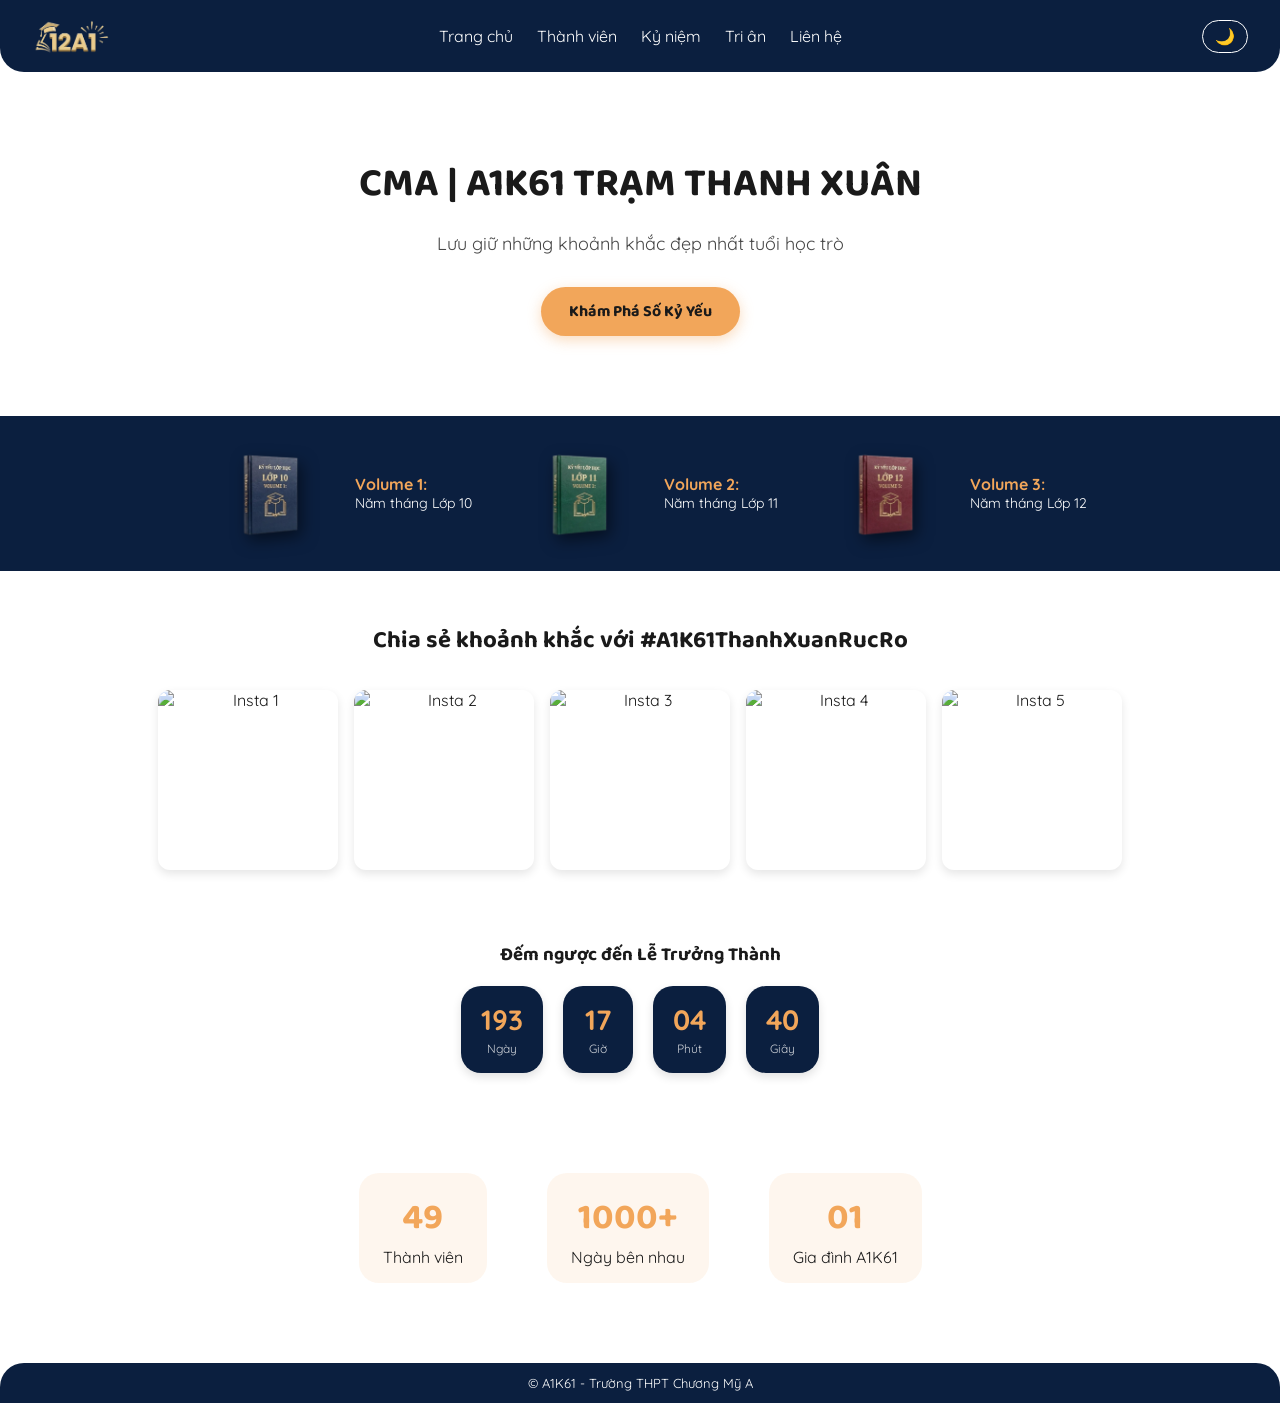
==== index.html @ 5f3464bc "Add files via upload" ====
<!DOCTYPE html>
<!-- Dòng trên báo cho trình duyệt biết đây là file HTML5 -->
<html lang="vi">
<head>
  <meta charset="UTF-8">
  <!-- charset UTF-8 để hiển thị đúng tiếng Việt có dấu -->
  <meta name="viewport" content="width=device-width, initial-scale=1.0">
  <!-- dòng này giúp web hiển thị đúng tỉ lệ trên điện thoại -->
  <title>A1K61 - Thanh Xuân Rực Rỡ</title>

  <!-- Nối file CSS vào để trang trí trang này -->
  <link rel="stylesheet" href="style.css">
</head>
<body>

  <!-- ============ THANH MENU (dùng chung cho cả 4 trang) ============ -->
  <header class="navbar">
    <img src="logo.png" alt="Logo A1K61" class="logo">

    <!-- ul/li = danh sách, mỗi mục menu là 1 <li> -->
    <nav>
      <ul class="nav-links">
        <li><a href="index.html">Trang chủ</a></li>
        <li><a href="thanh-vien.html">Thành viên</a></li>
        <li><a href="ky-niem.html">Kỷ niệm</a></li>
        <li><a href="tri-an.html">Tri ân</a></li>
        <li><a href="lien-he.html">Liên hệ</a></li>
      </ul>
    </nav>

    <!-- Nút đổi Sáng/Tối. id="theme-toggle" để JS tìm ra nút này -->
    <button id="theme-toggle">🌙</button>
  </header>

  <!-- ============ KHỐI TIÊU ĐỀ LỚN (HERO SECTION) ============ -->
  <section class="hero">
    <h1>CMA | A1K61 TRẠM THANH XUÂN</h1>
    <p>Lưu giữ những khoảnh khắc đẹp nhất tuổi học trò</p>

    <!-- Nút bấm mới. href trỏ sang trang Kỷ niệm, vì "Khám Phá Số Kỷ Yếu"
         hợp lý nhất là dẫn người xem tới trang album ảnh -->
    <a href="ky-niem.html" class="hero-btn">Khám Phá Số Kỷ Yếu</a>
  </section>

<!-- ============ KHỐI 3 QUYỂN SÁCH KỶ YẾU (VOLUMES) ============ -->
  <section class="volumes-section">
    <!-- Quyển 1: Lớp 10 -->
    <a href="ky-niem.html#lop10" class="volume-card">
      <img src="volume 10.png" alt="Lớp 10">
      <div class="vol-info">
        <h4>Volume 1:</h4>
        <p>Năm tháng Lớp 10</p>
      </div>
    </a>

    <!-- Quyển 2: Lớp 11 -->
    <a href="ky-niem.html#lop11" class="volume-card">
      <img src="volume 11.png" alt="Lớp 11">
      <div class="vol-info">
        <h4>Volume 2:</h4>
        <p>Năm tháng Lớp 11</p>
      </div>
    </a>

    <!-- Quyển 3: Lớp 12 -->
    <a href="ky-niem.html#lop12" class="volume-card">
      <img src="volume 12.png" alt="Lớp 12">
      <div class="vol-info">
        <h4>Volume 3:</h4>
        <p>Năm tháng Lớp 12</p>
      </div>
    </a>
  </section>

  <!-- ============ KHỐI CHIA SẺ KHOẢNH KHẮC (INSTAGRAM GRID) ============ -->
  <section class="insta-gallery">
    <h2>Chia sẻ khoảnh khắc với #A1K61ThanhXuanRucRo</h2>
    <div class="insta-grid">
      <!-- Dùng chung class gallery-item để có thể click phóng to ảnh -->
      <img class="gallery-item" src="https://placehold.co/700x700?text=Anh+1" alt="Insta 1">
      <img class="gallery-item" src="https://placehold.co/700x700?text=Anh+2" alt="Insta 2">
      <img class="gallery-item" src="https://placehold.co/700x700?text=Anh+3" alt="Insta 3">
      <img class="gallery-item" src="https://placehold.co/700x700?text=Anh+4" alt="Insta 4">
      <img class="gallery-item" src="https://placehold.co/700x700?text=Anh+5" alt="Insta 5">
    </div>
  </section>

  <!-- ============ ĐỒNG HỒ ĐẾM NGƯỢC ============ -->
  <section class="countdown">
    <h3>Đếm ngược đến Lễ Trưởng Thành</h3>
    <div class="countdown-box">
      <div class="time-unit"><span id="days">00</span><small>Ngày</small></div>
      <div class="time-unit"><span id="hours">00</span><small>Giờ</small></div>
      <div class="time-unit"><span id="minutes">00</span><small>Phút</small></div>
      <div class="time-unit"><span id="seconds">00</span><small>Giây</small></div>
    </div>
  </section>

  <!-- ============ 3 Ô SỐ LIỆU ============ -->
  <section class="stats">
    <div class="stat-box">
      <h2>49</h2>
      <p>Thành viên</p>
    </div>
    <div class="stat-box">
      <h2>1000+</h2>
      <p>Ngày bên nhau</p>
    </div>
    <div class="stat-box">
      <h2>01</h2>
      <p>Gia đình A1K61</p>
    </div>
  </section>

<!-- ============ LIGHTBOX (Khung nền tối phóng to ảnh) ============ -->
  <div id="lightbox" class="lightbox hidden">
    <span id="lightbox-close" class="lightbox-close">&times;</span>
    <img id="lightbox-img" src="" alt="Ảnh phóng to">
  </div>

  <!-- ============ CHÂN TRANG (dùng chung cho cả 4 trang) ============ -->
  <footer>
    <p>&copy; A1K61 - Trường THPT Chương Mỹ A</p>
  </footer>

  <!-- Nối file JS vào cuối cùng, để trang load xong nội dung trước rồi mới chạy JS -->
  <script src="script.js"></script>
  <!-- countdown.js chỉ trang chủ mới cần, nên không nối vào 3 trang kia -->
  <script src="countdown.js"></script>
  <!-- Thêm dòng này để trang chủ gọi lệnh phóng to ảnh -->
  <script src="album.js"></script>
</body>
</html>
---- style.css ----
/* Nạp 2 font từ Google Fonts:
   - Baloo 2: chữ tròn trịa, mập mạp -> dùng cho tiêu đề (h1, h2, h3, logo)
   - Quicksand: chữ thường cũng bo tròn nhẹ, dễ đọc -> dùng cho đoạn văn */
@import url('https://fonts.googleapis.com/css2?family=Baloo+2:wght@500;700&family=Quicksand:wght@400;600;700&display=swap');

/* ============ BIẾN MÀU (CSS Variables) ============
   Đây là "kho" chứa các màu, để đổi Sáng/Tối chỉ cần đổi các biến này,
   không phải sửa từng dòng CSS bên dưới. */
:root {
  /* Chế độ Sáng (mặc định) */
  --bg-color: #ffffff;
  --text-color: #1a1a1a;
  --navbar-bg: #0b1f3f;
  --navbar-text: #ffffff;
  --accent: #f2a65a; /* màu điểm nhấn - cam đất dịu, đỡ chói hơn vàng cam sáng cũ */
}

/* Khi thẻ <body> có thêm class "dark-mode" (do JS gắn vào),
   các biến màu ở trên sẽ bị "đè" thành màu Tối */
body.dark-mode {
  --bg-color: #121212;
  --text-color: #f0f0f0;
  /* Trước đây navbar-bg đổi thành #000000, gần như trùng màu nền #121212
     nên navbar/footer bị "chìm" mất, không còn phân biệt được với nền trang.
     Đổi sang màu xanh than đậm, khác biệt rõ với nền đen của trang. */
  --navbar-bg: #1b1f3a;
  --navbar-text: #f0f0f0;
}

/* ============ RESET CƠ BẢN ============ */
* {
  margin: 0;
  padding: 0;
  box-sizing: border-box;
  /* box-sizing border-box: khi tính chiều rộng 1 hộp, padding/border
     tính vào bên trong, không bị cộng thêm ra ngoài -> dễ căn layout hơn */
}

body {
  font-family: 'Quicksand', sans-serif;
  background-color: var(--bg-color); /* dùng biến màu ở trên */
  color: var(--text-color);
  transition: background-color 0.3s, color 0.3s;
  /* transition: khi đổi màu thì chuyển mượt trong 0.3 giây, không bị giật */

  /* 3 dòng dưới đây để "ghim" footer luôn nằm sát đáy màn hình,
     kể cả khi trang có ít nội dung (như trang Liên hệ) không đủ dài để đẩy footer xuống */
  display: flex;
  flex-direction: column; /* xếp navbar - nội dung - footer theo chiều dọc, đúng thứ tự trong HTML */
  min-height: 100vh; /* body tối thiểu cao bằng đúng 1 màn hình */
}

/* Tất cả tiêu đề dùng font Baloo 2, chữ tròn mập, đáng yêu hơn Quicksand */
h1, h2, h3 {
  font-family: 'Baloo 2', cursive;
}

/* ============ NAVBAR ============ */
/* ============ NAVBAR ============ */
.navbar {
  display: grid;
  /* Đổi từ "auto 1fr auto" thành "1fr auto 1fr" */
  grid-template-columns: 1fr auto 1fr;
  align-items: center;
  padding: 16px 32px;
  background-color: var(--navbar-bg);
  color: var(--navbar-text);
  border-radius: 0 0 24px 24px;
}

/* Cột 1: Logo mặc định sẽ tựa vào bên trái của cột 1fr đầu tiên */

/* Cột 2: Menu nằm lọt thỏm chính giữa cột auto */
.navbar nav {
  justify-self: center; 
}

/* Cột 3: Nút Sáng/Tối ép sát lề phải của cột 1fr cuối cùng */
.navbar #theme-toggle {
  justify-self: end; 
}

/* .logo giờ là 1 thẻ <img>, chỉ cần khống chế chiều cao,
   chiều rộng tự co giãn theo tỉ lệ ảnh gốc (không bị méo) */
.logo {
  height: 40px;
  width: auto;
}

.nav-links {
  display: flex; /* menu cũng xếp ngang */
  list-style: none; /* bỏ dấu chấm đầu dòng của <li> */
  gap: 24px; /* khoảng cách giữa các mục menu */
}

.nav-links a {
  color: var(--navbar-text);
  text-decoration: none; /* bỏ gạch chân link */
  font-size: 16px;
}

.nav-links a:hover {
  color: var(--accent); /* đổi màu khi rê chuột vào */
}

#theme-toggle {
  background: none;
  border: 1px solid var(--navbar-text);
  color: var(--navbar-text);
  padding: 6px 12px;
  border-radius: 999px; /* số rất lớn -> luôn ra hình tròn/viên thuốc dù nội dung dài ngắn thế nào */
  cursor: pointer; /* con trỏ chuột thành hình bàn tay khi rê vào nút */
  font-size: 16px;
}

/* ============ HERO (khối tiêu đề lớn) ============ */
.hero {
  text-align: center;
  padding: 80px 20px;
}

.hero h1 {
  font-size: 40px;
  margin-bottom: 16px;
}

.hero p {
  font-size: 18px;
  color: var(--text-color);
  opacity: 0.8;
}

/* Nút "Khám Phá Số Kỷ Yếu" */
.hero-btn {
  display: inline-block; /* để margin-top phía dưới có tác dụng (thẻ <a> mặc định là inline) */
  margin-top: 32px;
  padding: 12px 28px;
  background-color: var(--accent);
  color: #1a1a1a; /* chữ màu tối để nổi trên nền vàng, không đổi theo dark-mode */
  text-decoration: none; /* bỏ gạch chân vì đây vốn là link <a> */
  border-radius: 999px; /* bo tròn 2 đầu hoàn toàn, kiểu viên kẹo */
  font-weight: bold;
  font-size: 16px;
  font-family: 'Baloo 2', cursive;
  transition: transform 0.2s, opacity 0.2s;
  box-shadow: 0 4px 14px rgba(242, 166, 90, 0.4); /* bóng màu vàng nhạt quanh nút, tạo hiệu ứng "phát sáng" nhẹ */
}

.hero-btn:hover {
  opacity: 0.85;
  transform: translateY(-2px); /* nhích nút lên 2px khi rê chuột vào, tạo cảm giác "nổi" */
}

/* ============ COUNTDOWN (đồng hồ đếm ngược) ============ */
.countdown {
  text-align: center;
  padding: 20px 20px 60px;
}

.countdown-box {
  display: flex;
  justify-content: center;
  gap: 20px;
  margin-top: 16px;
  flex-wrap: wrap;
}

.time-unit {
  background-color: var(--navbar-bg);
  color: var(--navbar-text);
  padding: 16px 20px;
  border-radius: 20px; /* bo tròn hơn cho hợp phong cách bong bóng */
  min-width: 70px;
  box-shadow: 0 4px 10px rgba(0,0,0,0.12); /* bóng đổ mềm, tạo cảm giác nổi lên */
}

.time-unit span {
  display: block;
  font-size: 28px;
  font-weight: bold;
  color: var(--accent);
}

.time-unit small {
  font-size: 12px;
  opacity: 0.8;
}

/* ============ STATS (3 ô số liệu) ============ */
.stats {
  display: flex;
  justify-content: center; /* canh giữa cả 3 ô */
  gap: 60px; /* khoảng cách giữa các ô */
  padding: 40px 20px 80px;
  flex-wrap: wrap; /* nếu màn hình nhỏ, tự xuống hàng thay vì bị bể layout */
}

.stat-box {
  text-align: center;
  padding: 16px 24px;
  border-radius: 20px;
  background-color: rgba(242, 166, 90, 0.1); /* lớp nền vàng nhạt trong suốt nhẹ */
}

.stat-box h2 {
  font-size: 36px;
  color: var(--accent);
}

/* ============ FOOTER ============ */
footer {
  text-align: center;
  padding: 12px 20px;
  background-color: var(--navbar-bg);
  color: var(--navbar-text);
  font-size: 13px;
  border-radius: 24px 24px 0 0; /* bo tròn 2 góc trên cho đồng bộ với navbar */
  margin-top: auto; /* đẩy footer xuống sát đáy - "hút" hết khoảng trống còn thừa lên trên nó */
}

/* ============ TIÊU ĐỀ CHUNG CHO CÁC TRANG CON ============ */
.page-heading {
  text-align: center;
  padding: 50px 20px 20px;
}

.page-heading p {
  opacity: 0.8;
  margin-top: 8px;
}

/* ============ FILTER BAR (ô tìm kiếm + nút lọc) ============ */
.filter-bar {
  display: flex;
  flex-direction: column;
  align-items: center;
  gap: 16px;
  padding: 20px;
}

#search-input {
  width: 100%;
  max-width: 400px;
  padding: 10px 20px;
  border-radius: 999px; /* bo tròn viên thuốc */
  border: 2px solid var(--accent);
  font-size: 15px;
  background-color: var(--bg-color);
  color: var(--text-color);
}

.filter-buttons {
  display: flex;
  gap: 10px;
  flex-wrap: wrap;
  justify-content: center;
}

.filter-btn {
  padding: 8px 18px;
  border-radius: 999px;
  border: 1px solid var(--navbar-bg);
  background: none;
  color: var(--text-color);
  cursor: pointer;
  font-size: 14px;
}

/* class "active" gắn vào nút đang được chọn (do JS thêm vào) */
.filter-btn.active {
  background-color: var(--navbar-bg);
  color: var(--navbar-text);
}

/* ============ MEMBER GRID (lưới thẻ thành viên) ============ */
.member-grid {
  display: flex;
  flex-wrap: wrap; /* hết chỗ trên 1 hàng thì tự xuống hàng */
  justify-content: center;
  gap: 24px;
  padding: 20px 40px 60px;
}

.member-card {
  width: 220px;
  padding: 20px;
  border-radius: 24px; /* bo tròn nhiều hơn cho mềm mại */
  border: 1px solid rgba(128, 128, 128, 0.2);
  text-align: center;
  cursor: pointer;
  transition: transform 0.2s, box-shadow 0.2s;
  box-shadow: 0 4px 12px rgba(0,0,0,0.08);
}

.member-card:hover {
  transform: translateY(-4px); /* nhích thẻ lên khi rê chuột vào, tạo cảm giác có thể bấm được */
  box-shadow: 0 8px 20px rgba(0,0,0,0.15); /* bóng đậm hơn khi hover, tạo cảm giác "nổi" cao hơn */
}

.member-card img {
  width: 100px;
  height: 100px;
  border-radius: 50%; /* bo tròn thành hình tròn */
  object-fit: cover; /* ảnh không bị méo dù kích thước gốc khác tỉ lệ */
  margin-bottom: 12px;
}

.member-card .nickname {
  color: var(--accent);
  font-size: 14px;
  margin-bottom: 8px;
}

.member-card .quote {
  font-size: 13px;
  opacity: 0.75;
  font-style: italic;
}

.no-result {
  text-align: center;
  padding: 0 20px 60px;
  opacity: 0.7;
}

/* ============ MODAL (khung chi tiết thành viên) ============ */
.modal {
  position: fixed; /* luôn nằm cố định trên màn hình, không cuộn theo trang */
  top: 0; left: 0;
  width: 100%; height: 100%;
  background: rgba(0, 0, 0, 0.6); /* nền đen mờ phủ toàn màn hình */
  display: flex;
  align-items: center;
  justify-content: center;
  z-index: 100; /* nổi lên trên tất cả các phần tử khác */
}

/* class "hidden" dùng để ẩn modal đi, JS sẽ thêm/gỡ class này */
.modal.hidden {
  display: none;
}

.modal-content {
  background-color: var(--bg-color);
  color: var(--text-color);
  padding: 32px;
  border-radius: 16px;
  max-width: 320px;
  width: 90%;
  max-height: 85vh; /* không cao quá 85% màn hình */
  overflow-y: auto; /* nếu nội dung (ảnh upload nhiều) dài hơn, cho cuộn dọc bên trong modal */
  text-align: center;
  position: relative;
}

.modal-content img {
  width: 120px;
  height: 120px;
  border-radius: 50%;
  object-fit: cover;
  margin-bottom: 16px;
}

.modal-role {
  color: var(--accent);
  margin: 6px 0;
}

.modal-quote {
  font-style: italic;
  opacity: 0.8;
}

.modal-close {
  position: absolute;
  top: 12px; right: 16px;
  font-size: 24px;
  cursor: pointer;
}

/* Link Facebook trong modal */
.modal-fb {
  display: inline-block;
  margin-top: 14px;
  color: #1877f2; /* màu xanh thương hiệu Facebook */
  text-decoration: none;
  font-weight: 600;
}

/* Khung chứa các ảnh đã upload */
.modal-gallery {
  display: flex;
  flex-wrap: wrap;
  gap: 8px;
  justify-content: center;
  margin-top: 16px;
}

.modal-gallery img 
.modal-gallery video{
  width: 64px;
  height: 64px;
  object-fit: cover;
  border-radius: 10px;
}


/* ============ ALBUM KỶ NIỆM ============ */
.album-block {
  padding: 20px 40px;
}

.album-block h2 {
  margin-bottom: 16px;
  color: var(--accent);
}

.gallery {
  display: flex;
  flex-wrap: wrap;
  gap: 16px;
}

.gallery-item {
  width: 260px;
  height: 180px;
  object-fit: cover;
  border-radius: 12px;
  cursor: pointer;
  transition: transform 0.2s;
}

.gallery-item:hover {
  transform: scale(1.03); /* ảnh phóng to nhẹ 3% khi rê chuột vào */
}

/* ============ LIGHTBOX ============ */
.lightbox {
  position: fixed;
  top: 0; left: 0;
  width: 100%; height: 100%;
  background: rgba(0, 0, 0, 0.85);
  display: flex;
  align-items: center;
  justify-content: center;
  z-index: 200;
}

.lightbox.hidden {
  display: none;
}

.lightbox img {
  max-width: 90%;
  max-height: 85%;
  border-radius: 8px;
}

.lightbox-close {
  position: absolute;
  top: 24px; right: 32px;
  font-size: 36px;
  color: white;
  cursor: pointer;
}

/* ============ TRANG TRI ÂN ============ */
.teacher-section {
  display: flex;
  align-items: center;
  gap: 24px;
  max-width: 700px;
  margin: 0 auto;
  padding: 20px 20px 50px;
  flex-wrap: wrap;
  justify-content: center;
  text-align: left;
}

.teacher-section img {
  width: 140px;
  height: 140px;
  border-radius: 50%;
  object-fit: cover;
}

.teacher-text h2 {
  margin-bottom: 8px;
  color: var(--accent);
}

.wishboard-section {
  max-width: 500px;
  margin: 0 auto;
  padding: 20px 20px 60px;
  text-align: center;
}

.wish-form {
  display: flex;
  flex-direction: column;
  gap: 12px;
  margin: 20px 0;
}

.wish-form input,
.wish-form textarea {
  padding: 10px 14px;
  border-radius: 10px;
  border: 1px solid #ccc;
  font-family: inherit;
  background-color: var(--bg-color);
  color: var(--text-color);
}

.wish-form textarea {
  resize: vertical; /* chỉ cho kéo giãn theo chiều dọc, không cho kéo ngang lung tung */
  min-height: 70px;
}

.wish-form button {
  padding: 10px;
  border-radius: 10px;
  border: none;
  background-color: var(--accent);
  font-weight: bold;
  cursor: pointer;
}

.wish-list {
  display: flex;
  flex-direction: column;
  gap: 12px;
  margin-top: 20px;
}

.wish-card {
  border: 1px solid rgba(128, 128, 128, 0.25);
  border-radius: 12px;
  padding: 14px 18px;
  text-align: left;
}

.wish-card strong {
  color: var(--accent);
}

/* ============ TRANG LIÊN HỆ ============ */
.contact-grid {
  display: flex;
  flex-wrap: wrap;
  justify-content: center;
  gap: 24px;
  padding: 20px 40px 60px;
}

.contact-card {
  width: 200px;
  padding: 24px;
  border-radius: 24px;
  text-align: center;
  background-color: rgba(242, 166, 90, 0.08);
  box-shadow: 0 4px 12px rgba(0,0,0,0.08);
}

.contact-icon {
  font-size: 36px;
  margin-bottom: 10px;
}

.contact-card h3 {
  margin-bottom: 6px;
}

.contact-card a {
  color: var(--accent);
  text-decoration: none;
  font-weight: 600;
}

.contact-card p {
  word-wrap: break-word;
  overflow-wrap: break-word;
  word-break: break-word;
}

/* ============ RESPONSIVE (cho điện thoại) ============
   Khi màn hình nhỏ hơn 600px, áp dụng các đè CSS bên dưới */
@media (max-width: 600px) {
  .navbar {
    display: flex; /* màn hình nhỏ thì không cần canh giữa tuyệt đối nữa, quay lại flex cho đơn giản */
    flex-direction: column; /* menu, logo, nút xếp dọc thay vì ngang */
    gap: 12px;
  }

  .hero h1 {
    font-size: 28px;
  }
}
/* Khung nền mờ phủ toàn màn hình */
.image-modal {
  position: fixed;
  top: 0;
  left: 0;
  width: 100vw;
  height: 100vh;
  background-color: rgba(0, 0, 0, 0.85);
  z-index: 99999;
  display: flex;
  justify-content: center;
  align-items: center;
}

/* Class dùng để ẩn Modal */
.image-modal.hidden {
  display: none !important;
}

/* Ảnh phóng to */
.modal-content {
  max-width: 90%;
  max-height: 85vh;
  border-radius: 8px;
  object-fit: contain;
  box-shadow: 0 5px 25px rgba(0, 0, 0, 0.5);
}

/* Nút bấm đóng X */
.close-modal {
  position: absolute;
  top: 20px;
  right: 35px;
  color: #fff;
  font-size: 40px;
  font-weight: bold;
  cursor: pointer;
  z-index: 100000;
}

.close-modal:hover {
  color: #ff4d4d;
}/* Khung nền mờ phủ toàn màn hình */
.image-modal {
  position: fixed;
  top: 0;
  left: 0;
  width: 100vw;
  height: 100vh;
  background-color: rgba(0, 0, 0, 0.85);
  z-index: 99999;
  display: flex;
  justify-content: center;
  align-items: center;
}

/* Class dùng để ẩn Modal */
.image-modal.hidden {
  display: none !important;
}

/* Ảnh phóng to */
.modal-content {
  max-width: 90%;
  max-height: 85vh;
  border-radius: 8px;
  object-fit: contain;
  box-shadow: 0 5px 25px rgba(0, 0, 0, 0.5);
}

/* Nút bấm đóng X */
.close-modal {
  position: absolute;
  top: 20px;
  right: 35px;
  color: #fff;
  font-size: 40px;
  font-weight: bold;
  cursor: pointer;
  z-index: 100000;
}

.close-modal:hover {
  color: #ff4d4d;
}

/* Ẩn thẻ img trong modal nếu chưa có đường dẫn src */
#imgExpanded:not([src]), 
#imgExpanded[src=""] {
  display: none !important;
}
/* ============ VOLUMES SECTION (4 QUYỂN SÁCH) ============ */
.volumes-section {
  background-color: var(--navbar-bg); /* Dải nền màu xanh than */
  display: flex;
  justify-content: center;
  align-items: center;
  gap: 30px;
  padding: 30px 20px;
  flex-wrap: wrap;
}

.volume-card {
  display: flex;
  align-items: center;
  gap: 12px;
  text-decoration: none; /* Bỏ gạch chân link */
  color: var(--navbar-text);
  transition: transform 0.3s;
}

.volume-card:hover {
  transform: translateY(-5px); /* Nhích lên khi hover */
}

.volume-card img {
  width: 150px; /* Có thể tăng kích thước lên một chút nếu sách bị nhỏ */
  height: auto; /* Đổi thành auto để ảnh không bị méo hoặc kéo giãn */
  
  /* BẮT BUỘC XÓA (hoặc bôi đen) các dòng tạo khung cũ: */
  /* border-radius: 4px; */
  /* box-shadow: 2px 4px 10px rgba(0,0,0,0.4); */
  /* background-color: ... (xóa đi nếu bạn có cài màu nền) */

  /* THÊM DÒNG NÀY: Bóng sẽ tự động "ôm" theo hình dáng 3D nghiêng của quyển sách */
  filter: drop-shadow(4px 6px 8px rgba(0, 0, 0, 0.5));
  
  /* Giữ nguyên hiệu ứng chuyển động khi rê chuột */
  transition: transform 0.3s, filter 0.3s;
}

/* Tăng độ nổi của bóng khi rê chuột vào quyển sách */
.volume-card:hover img {
  filter: drop-shadow(6px 10px 12px rgba(0, 0, 0, 0.7));
}

.vol-info h4 {
  margin: 0;
  font-size: 16px;
  color: var(--accent); /* Chữ Volume màu cam/vàng */
}

.vol-info p {
  margin: 0;
  font-size: 14px;
  font-family: 'Quicksand', sans-serif;
}

/* ============ INSTAGRAM GALLERY ============ */
.insta-gallery {
  background-color: var(--bg-color);
  padding: 50px 20px;
  text-align: center;
}

.insta-gallery h2 {
  font-size: 24px;
  margin-bottom: 30px;
}

.insta-grid {
  display: flex;
  justify-content: center;
  gap: 16px;
  flex-wrap: wrap;
}

.insta-grid img {
  width: 180px;
  height: 180px;
  object-fit: cover;
  border-radius: 12px;
  cursor: pointer;
  box-shadow: 0 4px 10px rgba(0,0,0,0.1);
  transition: transform 0.3s, box-shadow 0.3s;
}

.insta-grid img:hover {
  transform: scale(1.05);
  box-shadow: 0 8px 15px rgba(0,0,0,0.2);
}
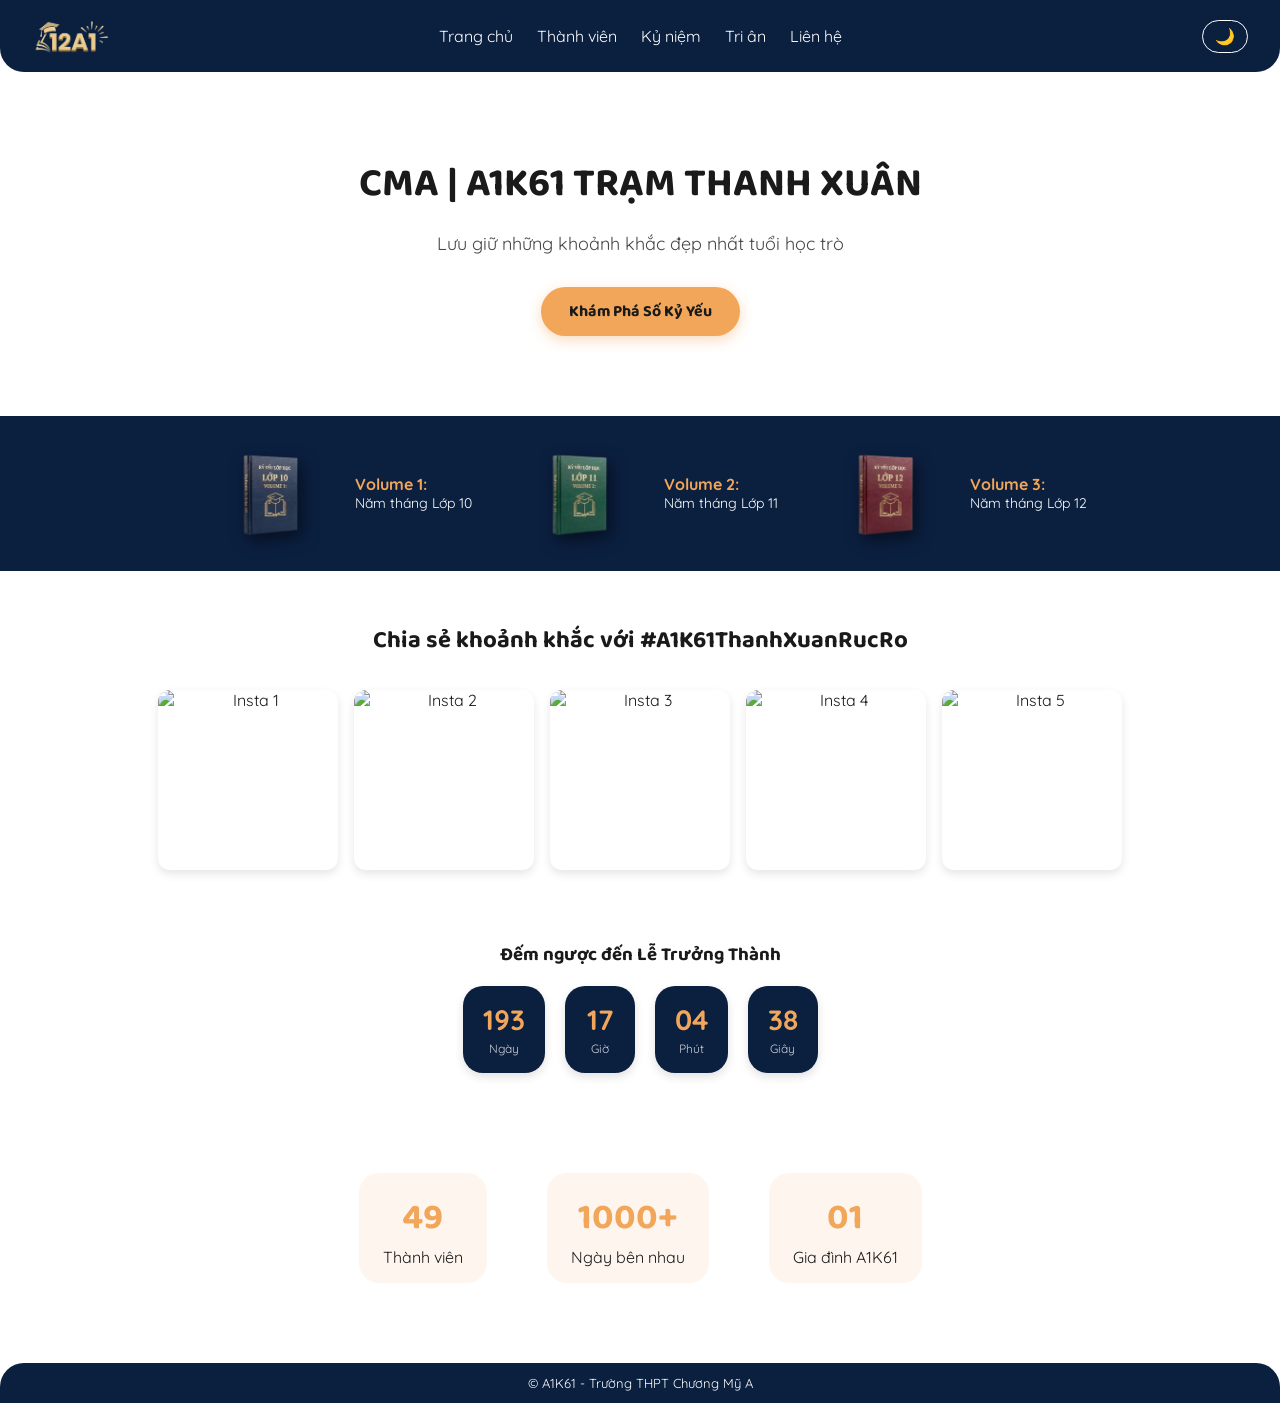
==== commit d019ff2a: "index.html" ====
--- a/index.html
+++ b/index.html
@@ -7,7 +7,7 @@
   <meta name="viewport" content="width=device-width, initial-scale=1.0">
   <!-- dòng này giúp web hiển thị đúng tỉ lệ trên điện thoại -->
   <title>A1K61 - Thanh Xuân Rực Rỡ</title>
-
+  <link rel="icon" type="image/png" href="favicon.png">
   <!-- Nối file CSS vào để trang trí trang này -->
   <link rel="stylesheet" href="style.css">
 </head>
